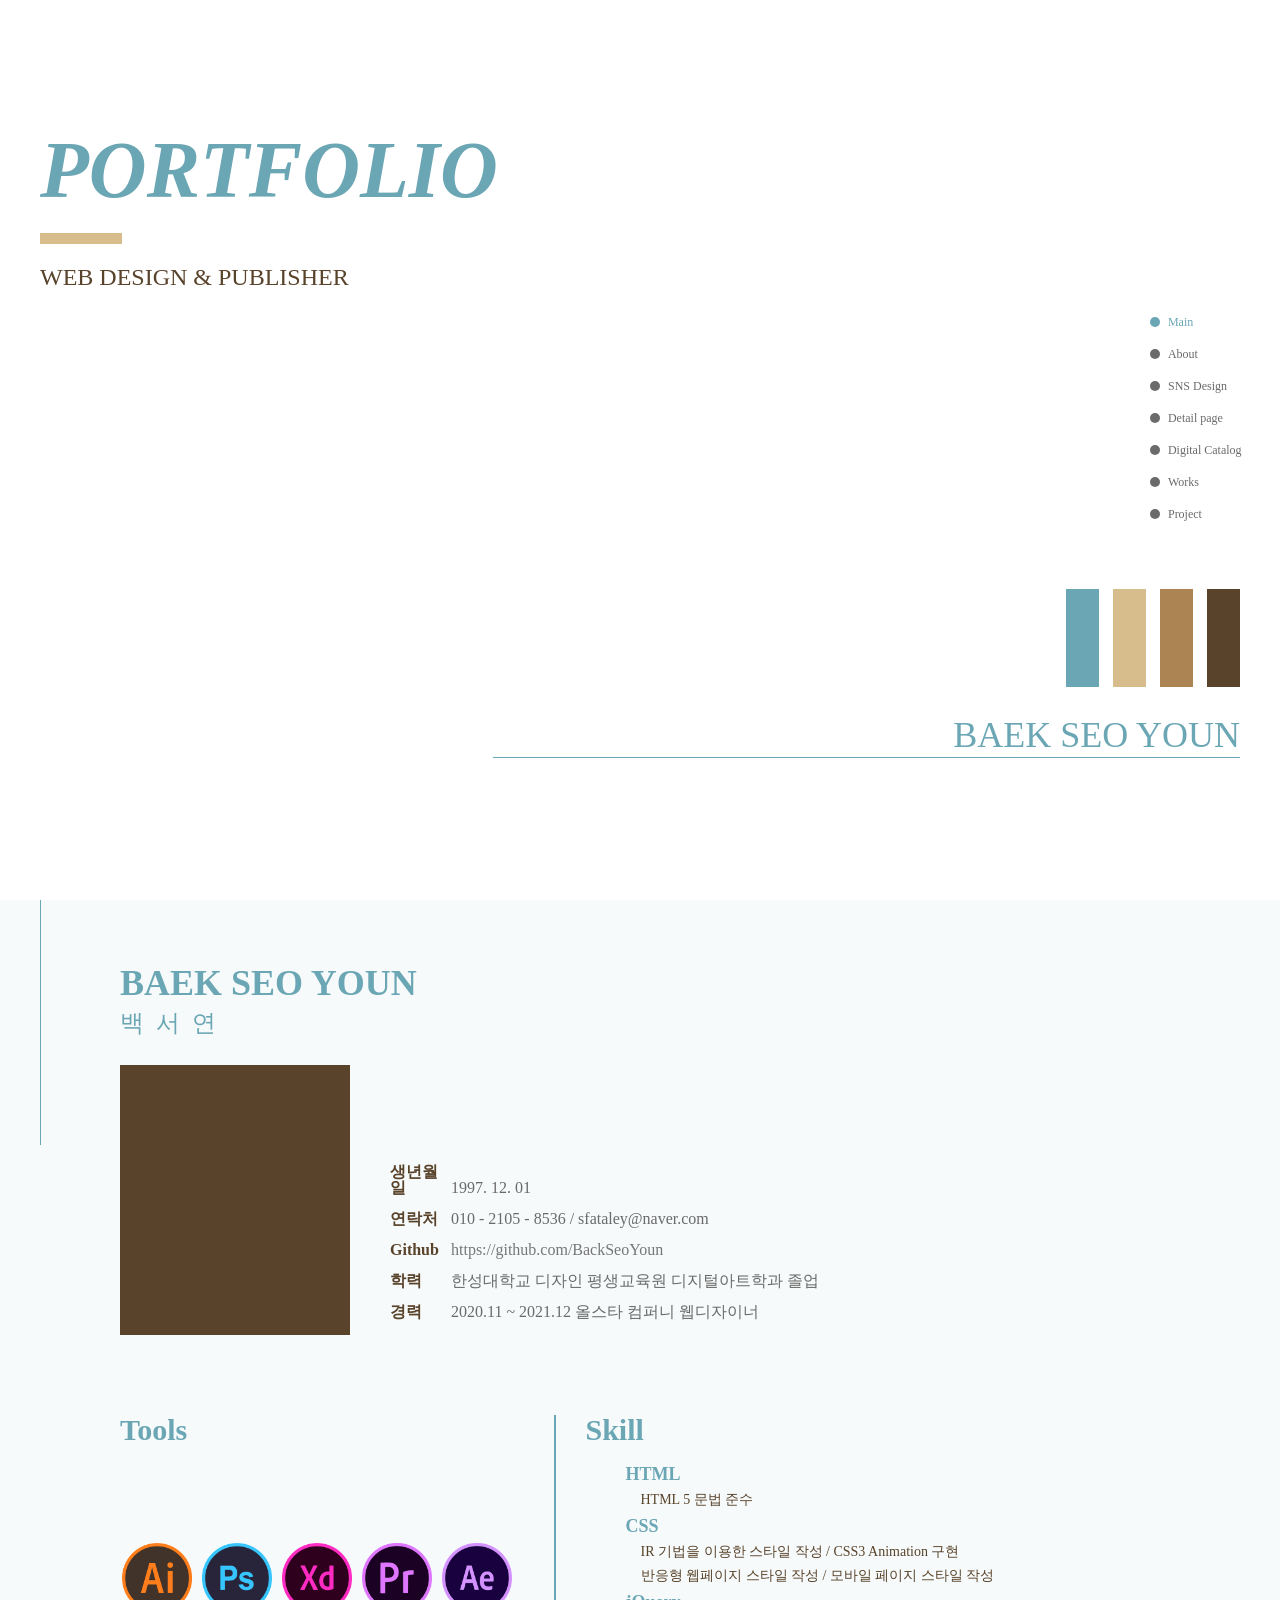
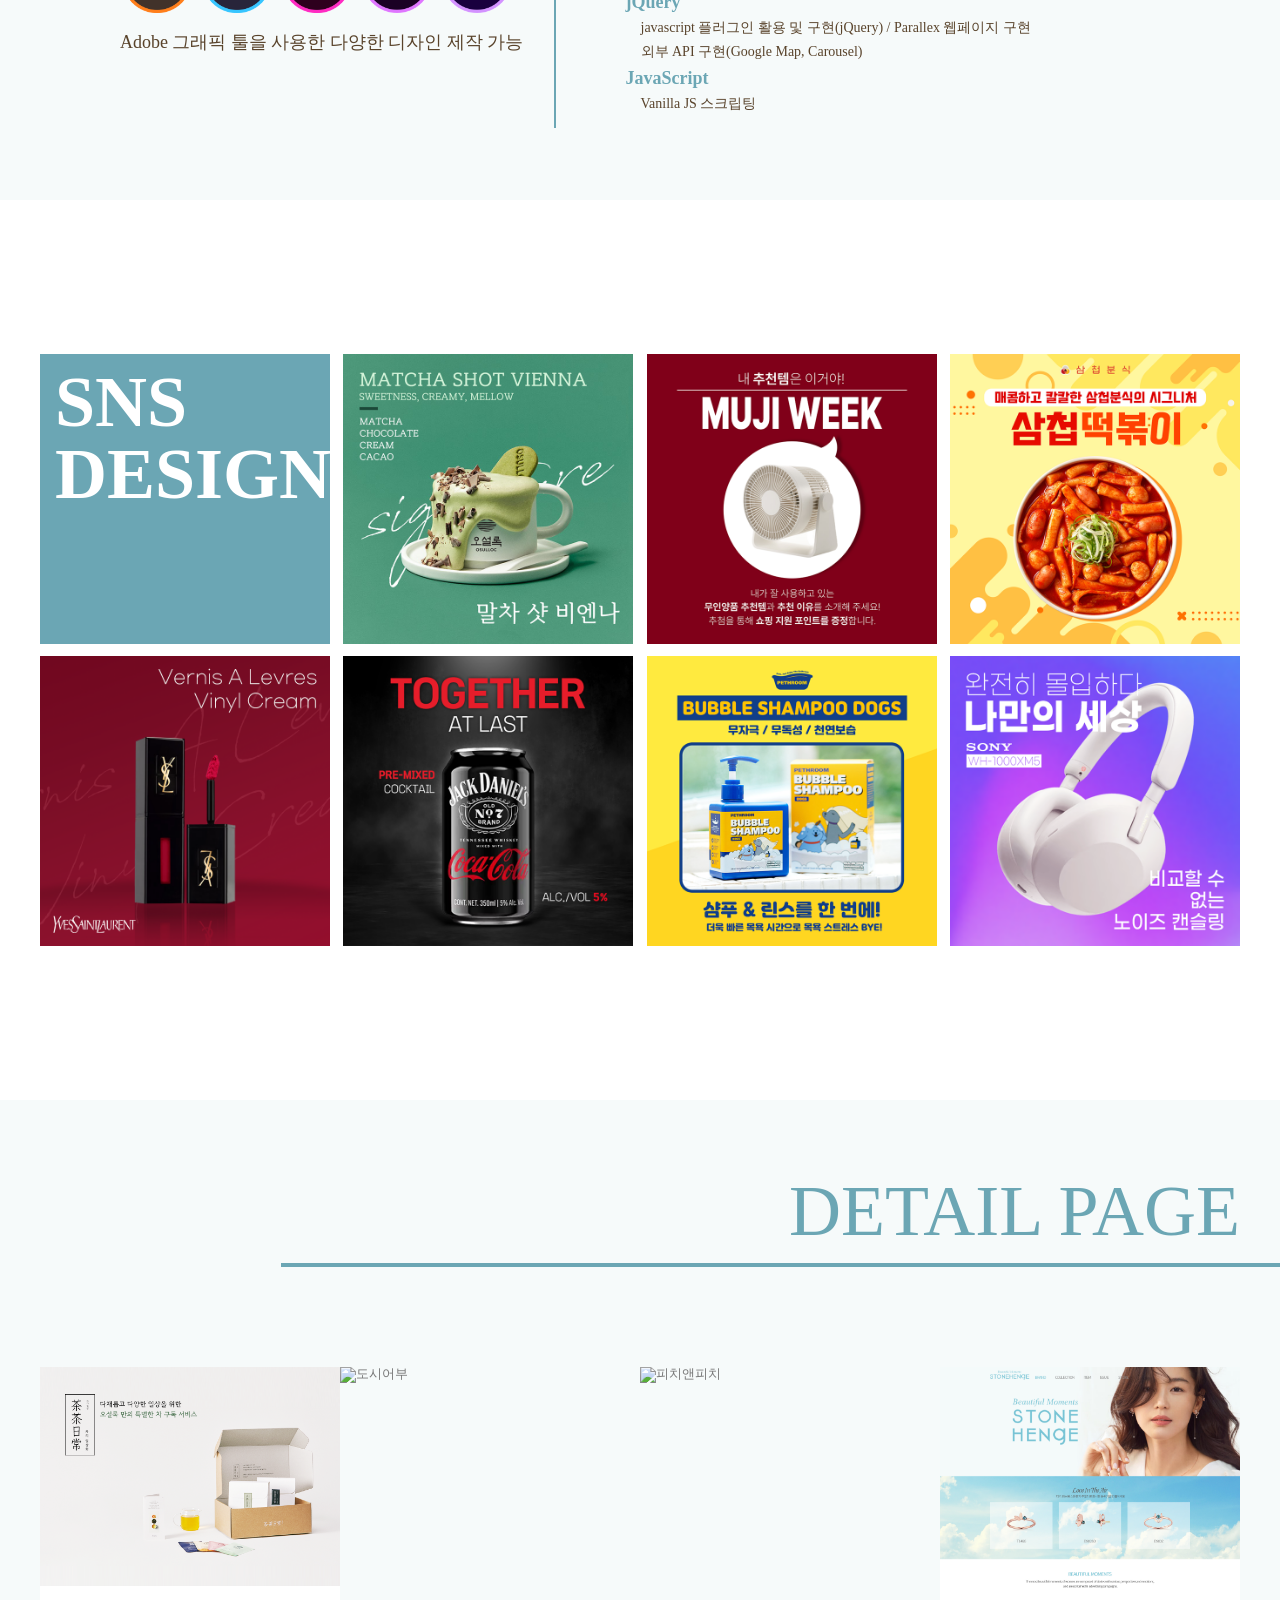
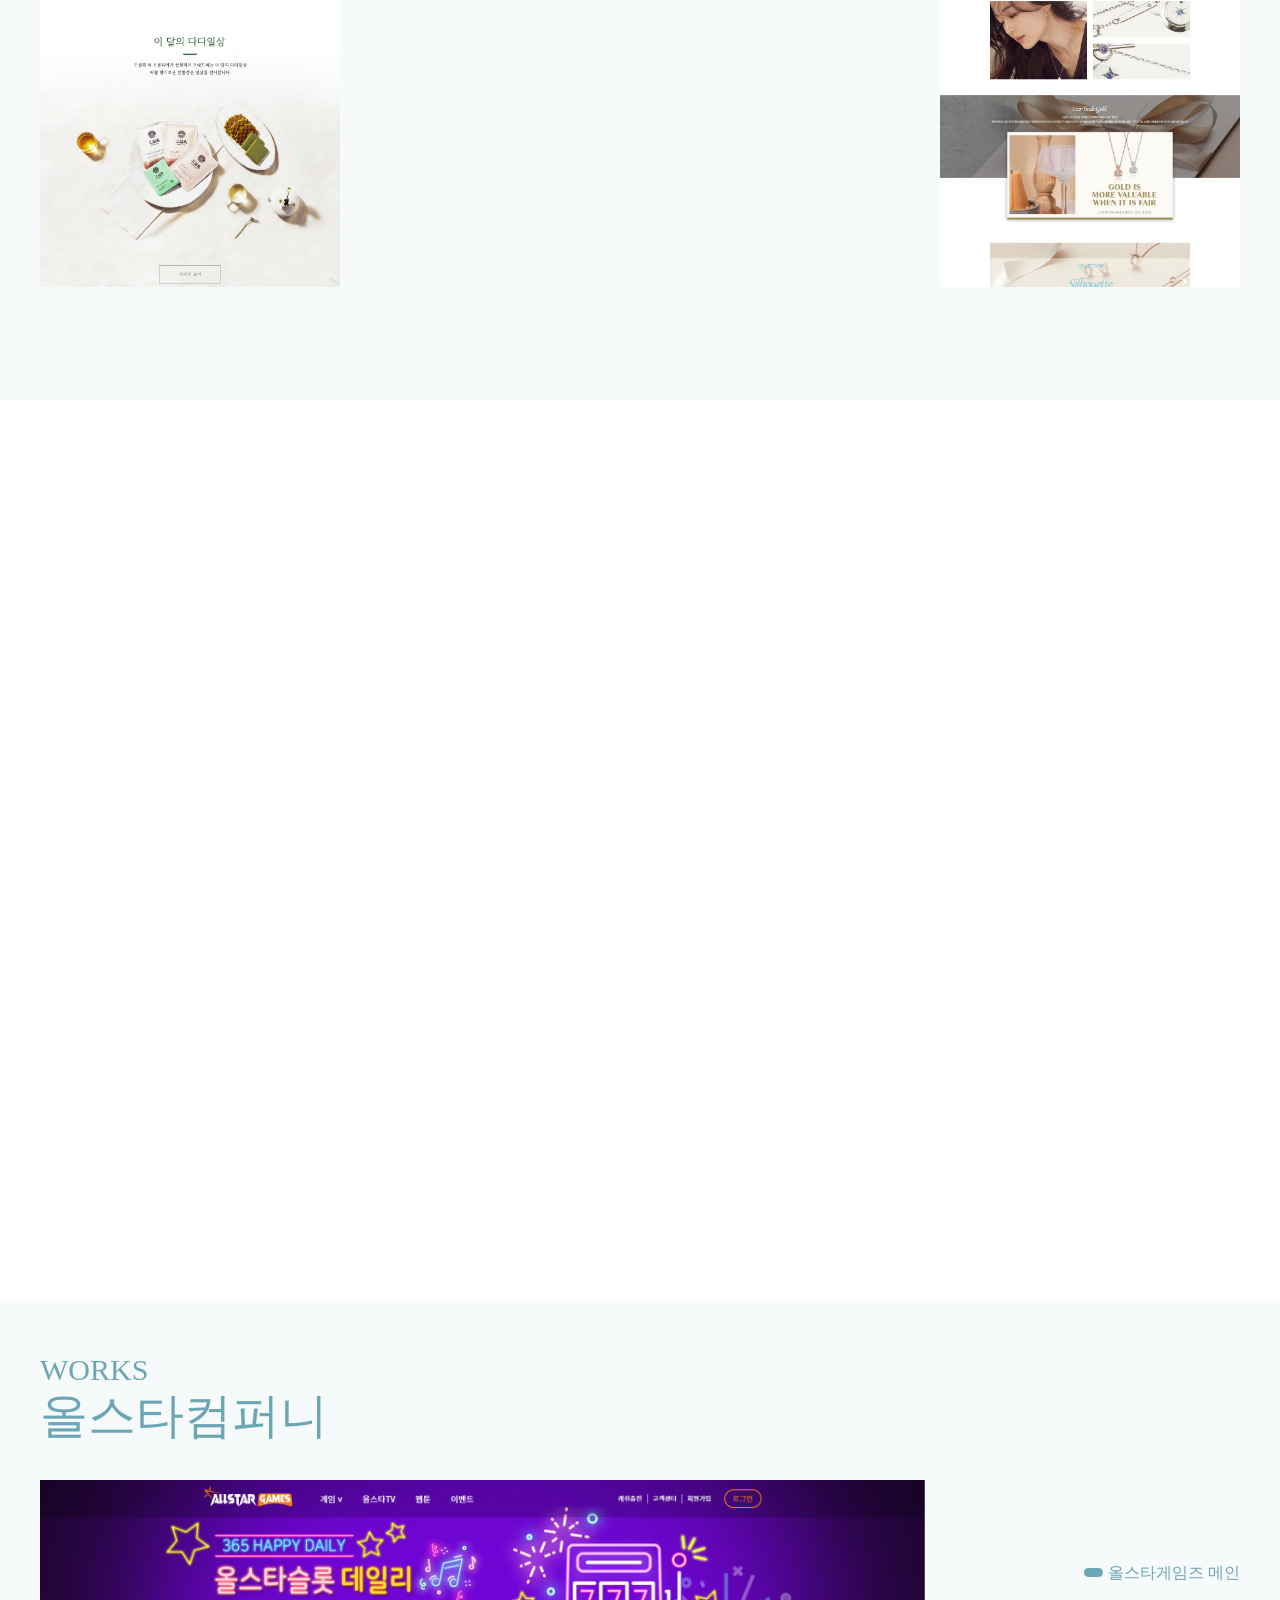
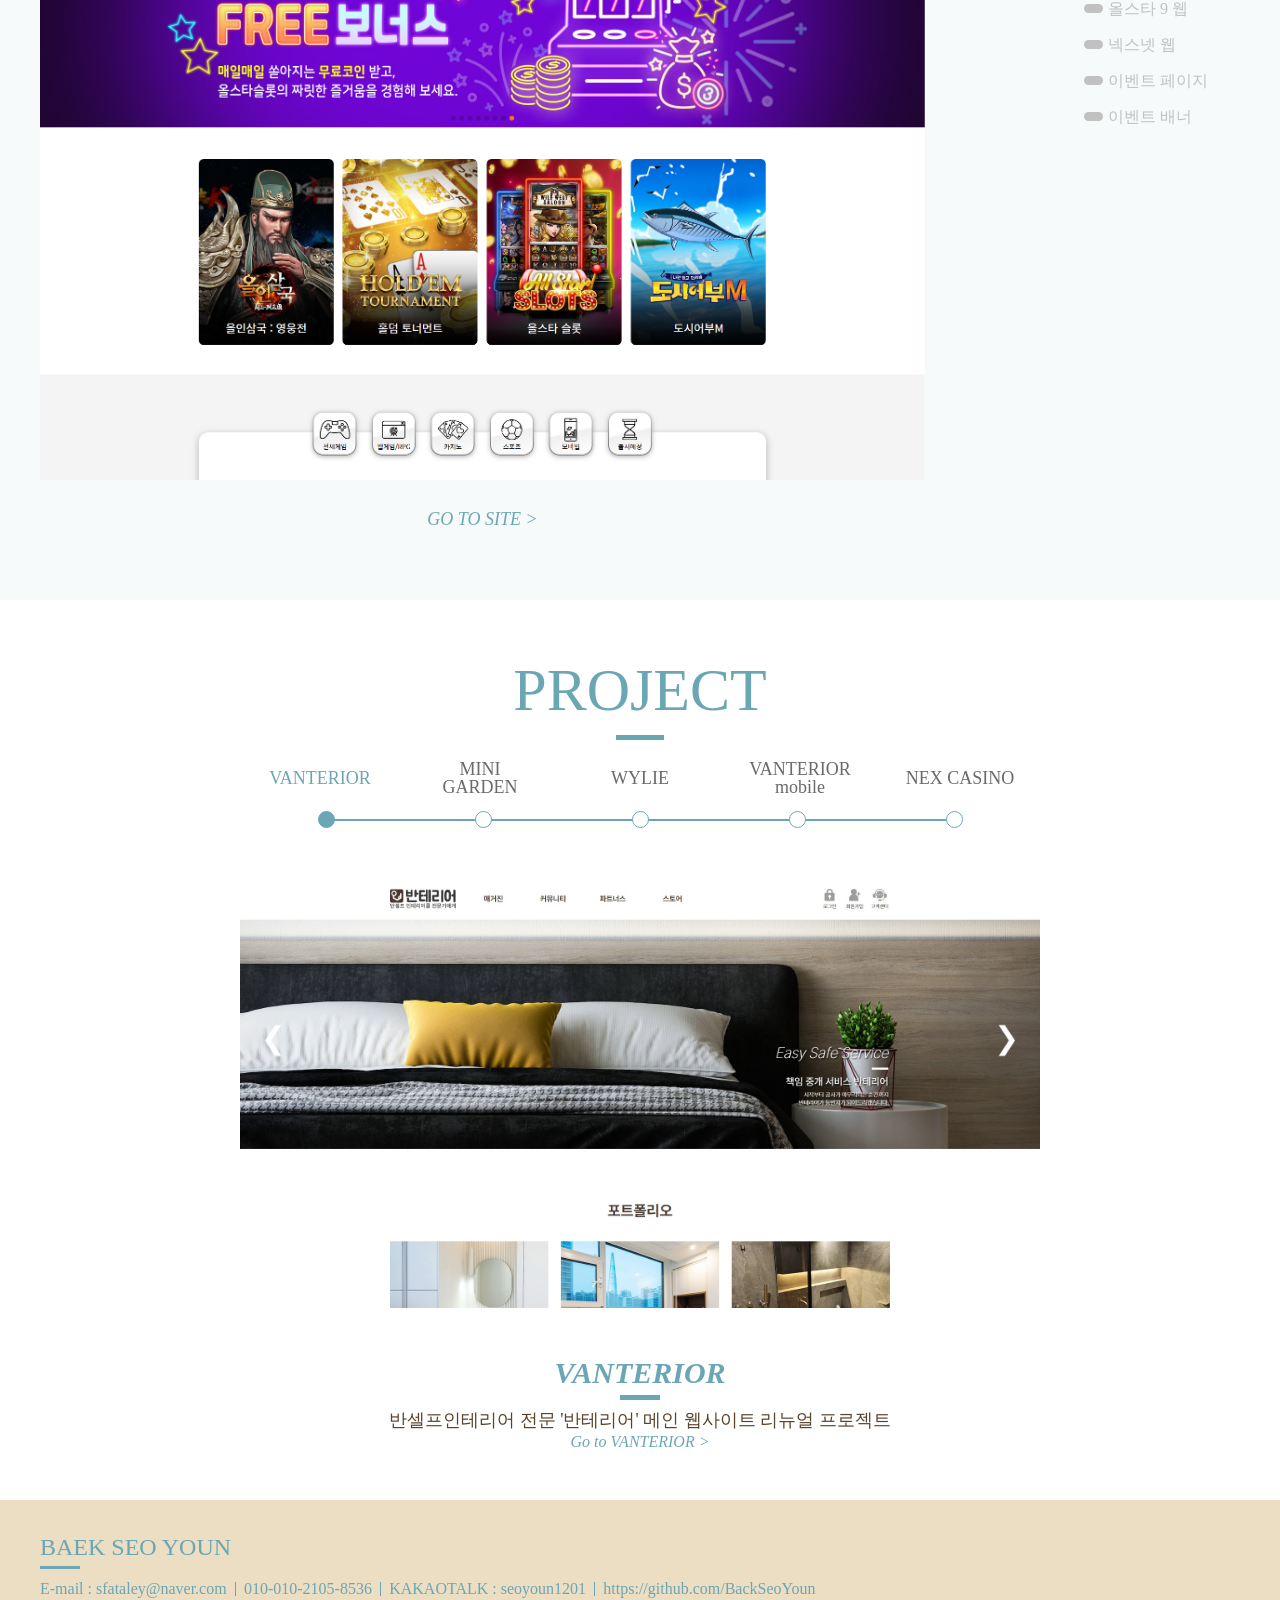
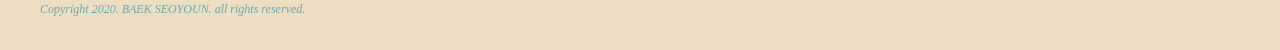
==== index.html @ 0c403a70 "포트폴리오 갱신" ====
<!DOCTYPE html>
<html lang="ko">
<head>
    <meta http-equiv="X-UA-Compatible" content="IE=edge">
    <meta name="viewport" content="width=device-width, initial-scale=1.0">
    <title>Portfolio</title>
    <link rel="stylesheet" href="https://cdn.jsdelivr.net/npm/swiper@9/swiper-bundle.min.css" />
    <link rel="stylesheet" href="css/reset.css">
    <link rel="stylesheet" href="assets/css/lightbox.min.css">
    <link rel="stylesheet" href="css/style.css">
    <script src="assets/js/code.jquery.com_jquery-3.7.0.min.js"></script>  
    <script src="assets/js/lightbox-plus-jquery.min.js"></script> 
    <script src="js/main.js"></script>
</head>
<body>
    <div class="wrap">
        <div class="fixed-nav">
            <ul>
                <li>
                    <a href="#main" id="menu00">
                        <div class="nav-btn"></div>
                        <div class="nav-title font12">Main</div>
                    </a>
                </li>
                <li>
                    <a href="#about" id="menu01">
                        <div class="nav-btn"></div>
                        <div class="nav-title font12">About</div>
                    </a>
                </li>
                <li>
                    <a href="#sns" id="menu02">
                        <div class="nav-btn"></div>
                        <div class="nav-title font12">SNS Design</div>
                    </a>
                </li>
                <li>
                    <a href="#detail" id="menu03">
                        <div class="nav-btn"></div>
                        <div class="nav-title font12">Detail page</div>
                    </a>
                </li>
                <li>
                    <a href="#catalog" id="menu04">
                        <div class="nav-btn"></div>
                        <div class="nav-title font12">Digital Catalog</div>
                    </a>
                </li>
                <li>
                    <a href="#works" id="menu05">
                        <div class="nav-btn"></div>
                        <div class="nav-title font12">Works</div>
                    </a>
                </li>
                <li>
                    <a href="#project" id="menu06">
                        <div class="nav-btn"></div>
                        <div class="nav-title font12">Project</div>
                    </a>
                </li>
            </ul>
        </div>
        <section>
            <div id="main" class="main section-container bgcolor-white">
                <div class="section-inner">
                    <div class="main-top relative">
                        <div class="main-title font700 italic color01">
                            PORTFOLIO
                        </div>
                        <div class="main-sub-title font24 color02 font100">
                            WEB DESIGN & PUBLISHER
                        </div>
                    </div>
                    <div class="main-bottom">
                        <div class="color-list flex flex-end">
                            <div class="color-box bgcolor01"></div>
                            <div class="color-box bgcolor02"></div>
                            <div class="color-box bgcolor03"></div>
                            <div class="color-box bgcolor04"></div>
                        </div>
                        <div class="main-name text-right font36 font100 color01 relative">
                            BAEK SEO YOUN
                        </div>
                    </div>
                </div>                
            </div>
            <div id="about" class="sec01 section-container bgcolor-sky">
                <div class="section-inner">
                    <div class="sec01-title-container relative">
                        <div class="sec01-title font36 color01 font600">
                            BAEK SEO YOUN
                        </div>
                        <div class="sec01-sub-title font24 color01">
                            백&nbsp;&nbsp;서&nbsp;&nbsp;연
                        </div>
                    </div>                   
                    <div class="profile flex align-end relative">
                        <div class="portrait">

                        </div>
                        <div class="profile-info">
                            <ul>
                                <li class="font16 font200 color-darkgray">
                                    <span class="inline-block color02 font600">생년월일</span>
                                    1997. 12. 01
                                </li>
                                <li class="font16 font300 color-darkgray">
                                    <span class="inline-block color02 font600">연락처</span>
                                    010 - 2105 - 8536 / sfataley@naver.com
                                </li>
                                <li class="font16 font300 color-darkgray">
                                    <span class="inline-block color02 font600">Github</span>
                                    <a href="https://github.com/BackSeoYoun" target="_blank">https://github.com/BackSeoYoun</a> 
                                </li>
                                <li class="font16 font300 color-darkgray">
                                    <span class="inline-block color02 font600">학력</span>
                                    한성대학교 디자인 평생교육원 디지털아트학과 졸업 
                                </li>
                                <li class="font16 font300 color-darkgray">
                                    <span class="inline-block color02 font600">경력</span>
                                    2020.11 ~ 2021.12 올스타 컴퍼니 웹디자이너
                                </li>
                            </ul>
                        </div>
                    </div>
                    <div class="skill-container flex align-start">
                        <div class="tools">
                            <div class="skill-title font30 font600 color01">
                                Tools
                            </div>
                            <div class="tool-container flex flex-column align-center flex-center">
                                <div class="tool-list flex align-center flex-center">
                                    <div class="tool-icon">
                                        <img src="images/adobe_01.png" alt="어도비 일러스트레이터">
                                    </div>
                                    <div class="tool-icon">
                                        <img src="images/adobe_02.png" alt="어도비 포토샵">
                                    </div>
                                    <div class="tool-icon">
                                        <img src="images/adobe_03.png" alt="어도비 XD">
                                    </div>
                                    <div class="tool-icon">
                                        <img src="images/adobe_04.png" alt="어도비 프리미어">
                                    </div>
                                    <div class="tool-icon">
                                        <img src="images/adobe_05.png" alt="어도비 애프터 이펙트">
                                    </div>   
                                </div>                                              
                                <div class="tool-desc font18 color02 font300">
                                    Adobe 그래픽 툴을 사용한 다양한 디자인 제작 가능
                                </div>                     
                            </div>
                        </div>
                        <div class="skill">
                            <div class="skill-title font30 font600 color01">
                                Skill
                            </div>
                            <div class="tool-container">
                                <div class="skill-list-container">
                                    <div class="skill-list-title color01 font18 font700">
                                        HTML
                                    </div>
                                    <div class="skill-desc font14 color02 flex align-center">
                                        <ul>
                                            <li>
                                                HTML 5 문법 준수
                                            </li>
                                        </ul>
                                    </div>
                                </div>
                                <div class="skill-list-container">
                                    <div class="skill-list-title color01 font18 font700">
                                        CSS
                                    </div>
                                    <div class="skill-desc font14 color02 flex align-center">
                                        <ul>
                                            <li>
                                                IR 기법을 이용한 스타일 작성 / CSS3 Animation 구현
                                            </li>
                                            <li>
                                                반응형 웹페이지 스타일 작성 / 모바일 페이지 스타일 작성
                                            </li>
                                        </ul>
                                    </div>
                                </div>
                                <div class="skill-list-container">
                                    <div class="skill-list-title color01 font18 font700">
                                        jQuery                               
                                    </div>
                                    <div class="skill-desc font14 color02 flex align-center">
                                        <ul>
                                            <li>
                                                javascript 플러그인 활용 및 구현(jQuery) / Parallex 웹페이지 구현
                                            </li>
                                            <li>
                                                외부 API 구현(Google Map, Carousel)
                                            </li>
                                        </ul>
                                    </div>
                                </div>
                                <div class="skill-list-container">
                                    <div class="skill-list-title color01 font18 font700">
                                        JavaScript                              
                                    </div>
                                    <div class="skill-desc font14 color02 flex align-center">
                                        <ul>
                                            <li>
                                                Vanilla JS 스크립팅
                                            </li>
                                        </ul>
                                      
                                    </div>
                                </div>
                            </div>
                        </div>
                    </div>
                </div>
            </div>
            <div id="sns" class="sec02 section-container bgcolor-white flex align-center">
                <div class="section-inner flex space-between align-center flex-wrap align-content-center">
                    <div class="sns-container relative sns-title font72 color-white font700 bgcolor01 lh1 none-animation">
                        SNS <br> DESIGN
                    </div>
                    <div class="sns-container relative sns-content01">
                        <a href="images/sns/sns01.png" data-lightbox="sns_images" data-title="오설록 말차 샷 비엔나">
                            <img src="images/sns/sns01.png" alt="오설록 말차 샷 비엔나">
                        </a>                        
                    </div>
                    <div class="sns-container relative sns-content02">
                        <a href="images/sns/sns02.png" data-lightbox="sns_images" data-title="무인양품">
                            <img src="images/sns/sns02.png" alt="무인양품">
                        </a>                         
                    </div>
                    <div class="sns-container relative sns-content03">
                        <a href="images/sns/sns03.png" data-lightbox="sns_images" data-title="삼첩떡볶이">
                            <img src="images/sns/sns03.png" alt="삼첩떡볶이">
                        </a>  
                    </div>
                    <div class="sns-container relative sns-content04">
                        <a href="images/sns/sns04.png" data-lightbox="sns_images" data-title="입생로랑">
                            <img src="images/sns/sns04.png" alt="입생로랑">
                        </a>                         
                    </div>
                    <div class="sns-container relative sns-content05">
                        <a href="images/sns/sns05.png" data-lightbox="sns_images" data-title="코카콜라 잭다니엘">
                            <img src="images/sns/sns05.png" alt="코카콜라 잭다니엘">
                        </a>                        
                    </div>
                    <div class="sns-container relative sns-content06">
                        <a href="images/sns/sns06.png" data-lightbox="sns_images" data-title="페스룸">
                            <img src="images/sns/sns06.png" alt="페스룸">
                        </a>                            
                    </div>
                    <div class="sns-container relative sns-content07">
                        <a href="images/sns/sns07.png" data-lightbox="sns_images" data-title="소니 헤드셋">
                            <img src="images/sns/sns07.png" alt="소니 헤드셋">
                        </a> 
                    </div>
                </div>
            </div>
            <div id="detail" class="sec03 section-container bgcolor-sky">
                <div class="section-inner">
                    <div class="detail-title font72 font100 color01 text-right relative">
                        DETAIL PAGE
                    </div>
                    <div class="detail-list flex align-start flex-end relative">
                        <div class="detail-img relative">
                            <a href="images/detail/detail_01.png" data-lightbox="detail_images" data-title="다다일상">
                                <img src="images/detail/detail_01.png" alt="다다일상">
                                <div class="detail-overlay flex align-center flex-center color-white font100 font18 italic text-center lh14">
                                    차 구독 서비스
                                    <br>
                                    다다일상 상세페이지
                                </div>
                            </a>         
                        </div>
                        <div class="detail-img relative">
                            <a href="images/detail/detail_02.png" data-lightbox="detail_images" data-title="도시어부">
                                <img src="images/detail/detail_02.png" alt="도시어부">
                                <div class="detail-overlay flex align-center flex-center color-white font100 font18 italic text-center lh14">
                                    모바일 게임 도시어부
                                    <br>
                                    커밍순 상세페이지
                                </div>
                            </a>        
                        </div>
                        <div class="detail-img relative">
                            <a href="images/detail/detail_03.png" data-lightbox="detail_images" data-title="피치앤피치">
                                <img src="images/detail/detail_03.png" alt="피치앤피치">
                                <div class="detail-overlay flex align-center flex-center color-white font100 font18 italic text-center lh14">
                                    타로 상담 피치앤피치
                                    <br>
                                    상세페이지
                                </div>
                            </a> 
                        </div>
                        <div class="detail-img relative">
                            <a href="images/detail/detail_04.jpg" data-lightbox="detail_images" data-title="스톤헨지">
                                <img src="images/detail/detail_04.jpg" alt="스톤헨지">
                                <div class="detail-overlay flex align-center flex-center color-white font100 font18 italic text-center lh14">
                                    스톤헨지
                                    <br>
                                    메인 페이지 디자인
                                </div>
                            </a> 
                        </div>
                    </div>
                </div>
            </div>
            <div id="catalog" class="sec04 section-container bgcolor-white">
                <div class="section-inner">
                    <div class="catalog-title font60 color01 font200 text-center">
                        DIGITAL CATALOG
                    </div>
                    <div class="catalog-list flex flex-center">
                        <div class="catalog-thumbnail catalog-thumbnail-left relative">
                            <a href="catalog/catalog01/index.html" target="_blank">
                                <div class="catalog-overlay font18 color-white flex flex-center align-center text-center lh14">
                                    반려동물 의류 브랜드 / 강아지옷 쇼핑몰
                                    <br>
                                    꼬까독 (ccoccadog)
                                </div>
                                <img src="images/catalog/catalog_thumbnail_01.png" alt="꼬까독">
                            </a>
                        </div>
                        <div class="catalog-thumbnail-right">
                            <div class="catalog-thumbnail relative">
                                <a href="catalog/catalog02/index.html" target="_blank">
                                    <div class="catalog-overlay font18 color-white flex flex-center align-center text-center lh14">
                                        감환경디자인주식회사
                                        <br>
                                        회사 소개 페이지
                                    </div>
                                    <img src="images/catalog/catalog_thumbnail_02.png" alt="감환경 회사">
                                </a>
                            </div>
                            <div class="catalog-thumbnail relative">
                                <a href="catalog/catalog03/index.html" target="_blank">
                                    <div class="catalog-overlay font18 color-white flex flex-center align-center text-center lh14">
                                        감환경디자인주식회사
                                        <br>
                                        제품 소개 페이지
                                    </div>
                                    <img src="images/catalog/catalog_thumbnail_03.png" alt="감환경 제품">
                                </a>
                            </div>
                        </div>                      
                    </div>
                </div>
            </div>
            <div id="works" class="sec05 section-container bgcolor-sky flex align-center">
                <div class="section-inner">
                    <div class="works-title color01">
                        <div class="works-sub-title font30 font100 lh18">
                            WORKS
                        </div>
                        <div class="works-main-title font48">
                            올스타컴퍼니
                        </div>
                    </div>
                    <div class="works-list-container flex align-start space-between">
                        <div class="works-view">                            
                            <div id="tab-1" class="works-content show">
                                <div class="works-content-web-img">
                                    <a href="images/allstar/web/allstargames.png" data-lightbox="allstargames-web" data-title="올스타게임즈 메인웹">
                                        <img src="images/allstar/web/allstargames.png" alt="올스타게임즈 웹">
                                    </a>                                    
                                </div>
                                <div class="web-link">
                                    <a class="font18 color01 italic" href="allstar/allstargames/index.html" target="_blank">
                                        GO TO SITE >
                                    </a>
                                </div>
                            </div>
                            <div id="tab-2" class="works-content">
                                <div class="works-content-web-img flex align-center">
                                    <a href="images/allstar/web/allstar9.png" data-lightbox="allstar9" data-title="올스타9 웹">
                                        <img src="images/allstar/web/allstar9.png" alt="올스타9 웹">
                                    </a>  
                                </div>
                                <div class="web-link">
                                    <a class="font18 color01 italic" href="allstar/allstar9/index.html" target="_blank">
                                        GO TO SITE >
                                    </a>
                                </div>
                            </div>
                            <div id="tab-3" class="works-content">
                                <div class="works-content-web-img">
                                    <a href="images/allstar/web/nexnet.png" data-lightbox="nexnet" data-title="넥스넷 웹">
                                        <img src="images/allstar/web/nexnet.png" alt="넥스넷 웹">
                                    </a>  
                                </div>
                                <div class="web-link">
                                    <a class="font18 color01 italic" href="allstar/nexnet/index.html" target="_blank">
                                        GO TO SITE >
                                    </a>
                                </div>
                            </div>
                            <div id="tab-4" class="works-content">
                                <div class="swiper eventpage">
                                    <div class="swiper-wrapper">
                                        <div class="swiper-slide">
                                            <div class="works-event-page-img">
                                                <a href="images/allstar/event/event_01_m.png" data-lightbox="allstar-event-web">
                                                    <img src="images/allstar/event/event_01_m.png" alt="이벤트 페이지01 모바일">
                                                </a>  
                                            </div>
                                            <div class="works-event-tile font16 color02">
                                                새해 맞이 이벤트 모바일 페이지
                                            </div>
                                        </div>
                                        <div class="swiper-slide">
                                            <div class="works-event-page-img">
                                                <a href="images/allstar/event/event_01_pc.png" data-lightbox="allstar-event-web">
                                                    <img src="images/allstar/event/event_01_pc.png" alt="이벤트 페이지01 PC">
                                                </a>                                                
                                            </div>
                                            <div class="works-event-tile font16 color02">
                                                새해 맞이 이벤트 PC 페이지
                                            </div>
                                        </div>
                                        <div class="swiper-slide">
                                            <div class="works-event-page-img">
                                                <a href="images/allstar/event/event_02_m.jpg" data-lightbox="allstar-event-web">
                                                    <img src="images/allstar/event/event_02_m.jpg" alt="이벤트 페이지02 모바일">
                                                </a>                                                
                                            </div>
                                            <div class="works-event-tile font16 color02">
                                               데일리 이벤트 모바일 페이지
                                            </div>
                                        </div>
                                        <div class="swiper-slide">
                                            <div class="works-event-page-img">
                                                <a href="images/allstar/event/event_02_pc.png" data-lightbox="allstar-event-web">
                                                    <img src="images/allstar/event/event_02_pc.png" alt="이벤트 페이지02 PC">
                                                </a>                                                 
                                            </div>
                                            <div class="works-event-tile font16 color02">
                                                데일리 이벤트 PC 페이지
                                            </div>
                                        </div>
                                        <div class="swiper-slide">
                                            <div class="works-event-page-img">
                                                <a href="images/allstar/event/event_03_pc.png" data-lightbox="allstar-event-web">
                                                    <img src="images/allstar/event/event_03_pc.png" alt="이벤트 페이지03 PC">
                                                </a>                                                  
                                            </div>
                                            <div class="works-event-tile font16 color02">
                                                발렌타인 추천 이벤트 PC 페이지
                                            </div>
                                        </div>
                                        <div class="swiper-slide">
                                            <div class="works-event-page-img">
                                                <a href="images/allstar/event/event_04_pc.jpg" data-lightbox="allstar-event-web">
                                                    <img src="images/allstar/event/event_04_pc.jpg" alt="이벤트 페이지04 PC">
                                                </a> 
                                            </div>
                                            <div class="works-event-tile font16 color02">
                                                봄맞이 추천 이벤트 PC 페이지
                                            </div>
                                        </div>
                                        <div class="swiper-slide">
                                            <div class="works-event-page-img">
                                                <a href="images/allstar/event/event_05_m.png" data-lightbox="allstar-event-web">
                                                    <img src="images/allstar/event/event_05_m.png" alt="이벤트 페이지04 모바일">
                                                </a> 
                                            </div>
                                            <div class="works-event-tile font16 color02">
                                                할로윈 추천 이벤트 모바일 페이지
                                            </div>
                                        </div>
                                        <div class="swiper-slide">
                                            <div class="works-event-page-img">
                                                <a href="images/allstar/event/event_05_pc.png" data-lightbox="allstar-event-web">
                                                    <img src="images/allstar/event/event_05_pc.png" alt="이벤트 페이지05 PC">
                                                </a>
                                            </div>
                                            <div class="works-event-tile font16 color02">
                                                할로윈 추천 이벤트 PC 페이지
                                            </div>
                                        </div>
                                        <div class="swiper-slide">
                                            <div class="works-event-page-img">
                                                <a href="images/allstar/event/event_06_pc.png" data-lightbox="allstar-event-web">
                                                    <img src="images/allstar/event/event_06_pc.png" alt="이벤트 페이지06 PC">
                                                </a>
                                            </div>
                                            <div class="works-event-tile font16 color02">
                                                신규가입 이벤트 PC 페이지
                                            </div>
                                        </div>
                                        <div class="swiper-slide">
                                            <div class="works-event-page-img">
                                                <a href="images/allstar/event/event_07_pc.png" data-lightbox="allstar-event-web">
                                                    <img src="images/allstar/event/event_07_pc.png" alt="이벤트 페이지07 PC">
                                                </a>
                                            </div>
                                            <div class="works-event-tile font16 color02">
                                                유튜브 이벤트 PC 페이지
                                            </div>
                                        </div>
                                        <div class="swiper-slide">
                                            <div class="works-event-page-img">
                                                <a href="images/allstar/event/event_08_pc.png" data-lightbox="allstar-event-web">
                                                    <img src="images/allstar/event/event_08_pc.png" alt="이벤트 페이지08 PC">
                                                </a>
                                            </div>
                                            <div class="works-event-tile font16 color02">
                                                카카오톡 이벤트 PC 페이지
                                            </div>
                                        </div>
                                        <div class="swiper-slide">
                                            <div class="works-event-page-img">
                                                <a href="images/allstar/event/event_09_pc.png" data-lightbox="allstar-event-web">
                                                    <img src="images/allstar/event/event_09_pc.png" alt="이벤트 페이지09 PC">
                                                </a>
                                            </div>
                                            <div class="works-event-tile font16 color02">
                                                포춘쿠키 이벤트 PC 페이지
                                            </div>
                                        </div>
                                    </div>
                                </div>
                            </div>
                            <div id="tab-5" class="works-content">
                                <div class="swiper mySwiper">
                                    <div class="swiper-wrapper">
                                        <div class="swiper-slide">
                                            <div class="banner-top">
                                                <img src="images/allstar/banner/eventpage_01.png" alt="이벤트 배너 01">
                                            </div>
                                            <div class="banner-bottom">
                                                <img src="images/allstar/banner/eventbanner_01.png" alt="이벤트 띠배너 01">
                                            </div>
                                        </div>
                                        <div class="swiper-slide">
                                            <div class="banner-top">
                                                <img src="images/allstar/banner/eventpage_02.png" alt="이벤트 배너 02">
                                            </div>
                                            <div class="banner-bottom">
                                                <img src="images/allstar/banner/eventbanner_02.png" alt="이벤트 띠배너 02">
                                            </div>
                                        </div>
                                        <div class="swiper-slide">
                                            <div class="banner-top">
                                                <img src="images/allstar/banner/eventpage_03.png" alt="이벤트 배너 03">
                                            </div>
                                            <div class="banner-bottom">
                                                <img src="images/allstar/banner/eventbanner_03.png" alt="이벤트 띠배너 03">
                                            </div>
                                        </div>
                                        <div class="swiper-slide">
                                            <div class="banner-top">
                                                <img src="images/allstar/banner/eventpage_04.png" alt="이벤트 배너 04">
                                            </div>
                                            <div class="banner-bottom">
                                                <img src="images/allstar/banner/eventbanner_04.png" alt="이벤트 띠배너 04">
                                            </div>
                                        </div>
                                        <div class="swiper-slide">
                                            <div class="banner-top">
                                                <img src="images/allstar/banner/eventpage_05.png" alt="이벤트 배너 05">
                                            </div>
                                            <div class="banner-bottom">
                                                <img src="images/allstar/banner/eventbanner_05.png" alt="이벤트 띠배너 05">
                                            </div>
                                        </div>
                                        <div class="swiper-slide">
                                            <div class="banner-top">
                                                <img src="images/allstar/banner/eventpage_06.jpg" alt="이벤트 배너 06">
                                            </div>                                            
                                        </div>
                                        <div class="swiper-slide">
                                            <div class="banner-top">
                                                <img src="images/allstar/banner/eventpage_07.jpg" alt="이벤트 배너 07">
                                            </div>
                                        
                                        </div>
                                        <div class="swiper-slide">
                                            <div class="banner-top">
                                                <img src="images/allstar/banner/eventpage_08.jpg" alt="이벤트 배너 08">
                                            </div>
                                        </div>
                                        <div class="swiper-slide">
                                            <div class="banner-top">
                                                <img src="images/allstar/banner/eventpage_09.jpg" alt="이벤트 배너 09">
                                            </div>
                                        </div>
                                        <div class="swiper-slide">
                                            <div class="banner-top">
                                                <img src="images/allstar/banner/eventpage_10.png" alt="이벤트 배너 10">
                                            </div>
                                        </div>
                                        <div class="swiper-slide">
                                            <div class="banner-bottom">
                                                <img src="images/allstar/banner/eventbanner_06.png" alt="이벤트 띠배너 06">
                                            </div>
                                            <div class="banner-bottom">
                                                <img src="images/allstar/banner/eventbanner_07.png" alt="이벤트 띠배너 07">
                                            </div>
                                            <div class="banner-bottom">
                                                <img src="images/allstar/banner/eventbanner_08.jpg" alt="이벤트 띠배너 08">
                                            </div>
                                            <div class="banner-bottom">
                                                <img src="images/allstar/banner/eventbanner_09.jpg" alt="이벤트 띠배너 09">
                                            </div>
                                        </div>
                                    </div>
                                  </div>
                            </div>
                        </div>
                        <div class="works-menu-container">
                            <div class="works-menu flex align-center show" data-tab="tab-1">
                                <span class="works-menu-btn"></span>
                                <div class="works-menu-title">
                                    올스타게임즈 메인
                                </div>
                            </div>
                            <div class="works-menu flex align-center" data-tab="tab-2">
                                <span class="works-menu-btn"></span>
                                <div class="works-menu-title">
                                    올스타 9 웹
                                </div>
                            </div>
                            <div class="works-menu flex align-center" data-tab="tab-3">
                                <span class="works-menu-btn"></span>
                                <div class="works-menu-title">
                                    넥스넷 웹
                                </div>
                            </div>
                            <div class="works-menu flex align-center" data-tab="tab-4">
                                <span class="works-menu-btn"></span>
                                <div class="works-menu-title">
                                    이벤트 페이지
                                </div>
                            </div>
                            <div class="works-menu flex align-center" data-tab="tab-5">
                                <span class="works-menu-btn"></span>
                                <div class="works-menu-title">
                                    이벤트 배너
                                </div>
                            </div>
                        </div>
                    </div>
                </div>
            </div>
            <div id="project" class="sec06 section-container bgcolor-white">
                <div class="section-inner">
                    <div class="project-title font60 color01 font100 relative text-center">
                        PROJECT
                    </div>
                    <div class="project-nav">
                        <ul class="project-nav-title-container flex align-center flex-center">
                            <li class="project-nav-title project-1 font18 color-darkgray font300 text-center show">
                                VANTERIOR 
                            </li>
                            <li class="project-nav-title font18 project-2 color-darkgray font300 text-center">
                                MINI GARDEN
                            </li>
                            <li class="project-nav-title project-3 font18 color-darkgray font300 text-center">
                                WYLIE
                            </li>
                            <li class="project-nav-title project-4 font18 color-darkgray font300 text-center">
                                VANTERIOR<br>mobile
                            </li>
                            <li class="project-nav-title project-5 font18 color-darkgray font300 text-center">
                                NEX CASINO
                            </li>
                        </ul>
                        <ul class="project-nav-controller-container flex align-center flex-center relative">
                            <li class="project-nav-controller bgcolor-white relative show" data-tab="project-1">
                                VANTERIOR 
                            </li>
                            <li class="project-nav-controller bgcolor-white relative" data-tab="project-2">
                                MINI GARDEN
                            </li>
                            <li class="project-nav-controller bgcolor-white relative" data-tab="project-3">
                                WYLIE
                            </li>
                            <li class="project-nav-controller bgcolor-white relative" data-tab="project-4">
                                VANTERIOR mobile
                            </li>
                            <li class="project-nav-controller bgcolor-white relative" data-tab="project-5">
                                NEX CASINO
                            </li>
                        </ul>
                    </div>
                    <div class="project-view-container">
                        <div class="project-view show project-1">
                            <div class="project-img">
                                <a href="images/project/project01.png" data-lightbox="vanterior-web" data-title="반테리어 웹">
                                    <img src="images/project/project01.png" alt="반테리어">
                                </a>
                            </div>
                            <div class="project-desc-container text-center">
                                <div class="project-desc-title font30 font900 italic color01 relative">
                                    VANTERIOR
                                </div>
                                <div class="project-desc font18 font300 color02">
                                    반셀프인테리어 전문 '반테리어' 메인 웹사이트 리뉴얼 프로젝트
                                </div>
                                <div class="project-link">
                                    <a href="vanterior/index.html" target="_blank" class="font16 color01 font300 italic">
                                        Go to VANTERIOR >
                                    </a>                           
                                </div>
                            </div>
                        </div>   
                        <div class="project-view project-2">
                            <div class="project-img">
                                <a href="images/project/project02.png" data-lightbox="minigarden" data-title="미니가든 웹">
                                    <img src="images/project/project02.png" alt="미니가든">
                                </a>
                            </div>
                            <div class="project-desc-container text-center">
                                <div class="project-desc-title font30 font900 italic color01 relative">
                                    MINI GARDEN
                                </div>
                                <div class="project-desc font18 font300 color02">
                                    마리모 전문 인터넷 샵 '미니가든' 메인 웹사이트 리뉴얼 프로젝트
                                </div>
                                <div class="project-link">
                                     <a href="minigarden/index.html" target="_blank" class="font16 color01 font300 italic">
                                        Go to MINI GARDEN >
                                    </a>                          
                                </div>
                            </div>
                        </div>      
                        <div class="project-view project-3">
                            <div class="project-img">
                                <a href="images/project/project03.png" data-lightbox="wylie" data-title="와일리 웹">
                                    <img src="images/project/project03.png" alt="와일리">
                                </a>
                            </div>
                            <div class="project-desc-container text-center">
                                <div class="project-desc-title font30 font900 italic color01 relative">
                                     WYLIE
                                </div>
                                <div class="project-desc font18 font300 color02">
                                    디지털 통합 마케팅 서비스 'Wylie' 반응형 웹사이트 리뉴얼 프로젝트
                                </div>
                                <div class="project-link">
                                    <a href="wylie/index.html" target="_blank" class="font16 color01 font300 italic">
                                        Go to WYLIE >
                                    </a>                          
                                </div>
                            </div>
                        </div>   
                        <div class="project-view project-4">
                            <div class="project-img">
                                <a href="images/project/project04.png" data-lightbox="vanterior-mo" data-title="반테리어 모바일 웹">
                                    <img src="images/project/project04.png" alt="반테리어 모바일">
                                </a>
                            </div>
                            <div class="project-desc-container text-center">
                                <div class="project-desc-title font30 font900 italic color01 relative">
                                    VANTERIOR mobile
                                </div>
                                <div class="project-desc font18 font300 color02">
                                    반셀프인테리어 전문 '반테리어' 메인 웹사이트 리뉴얼 프로젝트 :: 모바일
                                </div>
                                <div class="project-link">
                                    <a href="javascript:void(0);" class="font16 color01 font300 italic" target="_blank" onclick="window.open('vanteriormo/index.html','_blank','width=430,height=700,location=no,status=no,scrollbars=yes')">
                                        Go to VANTERIOR : mobile >
                                    </a>                           
                                </div>
                            </div>
                        </div>   
                        <div class="project-view project-5">
                            <div class="project-img">
                                <a href="images/project/project05.png" data-lightbox="nexcasino" data-title="넥스카지노 웹">
                                    <img src="images/project/project05.png" alt="넥스 카지노">
                                </a>
                            </div>
                            <div class="project-desc-container text-center">
                                <div class="project-desc-title font30 font900 italic color01 relative">
                                    NEX CASINO
                                </div>
                                <div class="project-desc font18 font300 color02">
                                    온라인 카지노 넥스 카지노 반응형 웹사이트 디자인
                                </div>
                                <div class="project-link">
                                    <a href="nexcasino/main.html" target="_blank" class="font16 color01 font300 italic">
                                        Go to NEX CASINO >
                                    </a>                           
                                </div>
                            </div>
                        </div>   
                    </div>             
                </div>
            </div>
        </section>
        <footer class="bgcolor-beige">
            <div class="footer-inner">
                <div class="footer-name font24 color01 font400 relative">
                    BAEK SEO YOUN
                </div>
                <div class="footer-desc lh12">
                    <ul>
                        <li class="font16 color01 font100 inline-block relative">
                            E-mail : sfataley@naver.com 
                        </li>
                        <li class="font16 color01 font100 inline-block relative">
                            010-010-2105-8536
                        </li>
                        <li class="font16 color01 font100 inline-block relative">
                            KAKAOTALK : seoyoun1201
                        </li>
                        <li class="font16 color01 font100 inline-block relative">
                            https://github.com/BackSeoYoun
                        </li>
                    </ul>
                </div>
                <div class="footer-copyright font12 color01 font300 italic">
                    Copyright 2020. BAEK SEOYOUN. all rights reserved.
                </div>
            </div>
        </footer>
    </div>
    <!-- Swiper JS -->
    <script src="https://cdn.jsdelivr.net/npm/swiper@9/swiper-bundle.min.js"></script>

    <script>
    var swiper = new Swiper(".eventpage", {
      slidesPerView: 3,
      spaceBetween: 30,
      loop: true,
      autoplay: {
        delay: 1500,
        disableOnInteraction: false,
      },
      pagination: {
        el: ".swiper-pagination",
        clickable: true,
      },
    });

    var swiper = new Swiper(".mySwiper", {
        loop: true,
        autoplay: {
        delay: 1500,
        disableOnInteraction: false,
      },
    });
    </script>
</body>
</script>
</html>
---- css/style.css ----
html {
    scroll-behavior: smooth;
}

/* FONT */

@import url('https://cdn.jsdelivr.net/gh/orioncactus/pretendard/dist/web/static/pretendard.css');
body { font-family: 'Pretendard'; }
/* font weight : 100~ 900 */

/* FONT END */


/* UTILITY */

/* TEXT CSS */
    /* FONT SIZE */
    .font10 { font-size: 10px; }
    .font11 { font-size: 11px; }
    .font12 { font-size: 12px; }
    .font14 { font-size: 14px; }
    .font16 { font-size: 16px; }
    .font18 { font-size: 18px; }
    .font24 { font-size: 24px; }
    .font30 { font-size: 30px; }
    .font36 { font-size: 36px; }
    .font48 { font-size: 48px; }
    .font60 { font-size: 60px; }
    .font72 { font-size: 72px; }

    /* FONT COLOR */
    .color-black { color: #000; }
    .color-white { color: #fff; }
    .color-gray { color: #c1c1c1; }
    .color-darkgray { color: #6a6a6a; }
    .color01 { color: #6ba6b4; }
    .color02 { color: #59432b; }
    .color03 { color: #ac8453; }
    .color04 { color: #d7bd8c; }

    /* FONT STYLE */
    .italic { font-style: italic; }

    /* FONT WEIGHT */
    .font100 { font-weight: 100;}
    .font200 { font-weight: 200;}
    .font300 { font-weight: 300;}
    .font400 { font-weight: 400;}
    .font500 { font-weight: 500;}
    .font600 { font-weight: 600;}
    .font700 { font-weight: 700;}
    .font800 { font-weight: 800;}
    .font900 { font-weight: 900;}

    /* TEXT ALIGN */
    .text-center { text-align: center; }
    .text-left { text-align: left; }
    .text-right { text-align: right; }
    .text-justify {text-align: justify; }
    
    /* LINE HEIGHT */
    .lh1 { line-height: 1; }
    .lh12 { line-height: 1.2; }
    .lh14 { line-height: 1.4; }
    .lh16 { line-height: 1.6; }
    .lh18 { line-height: 1.8; }
/* TEXT CSS END */

/* DISPLAY */
    .block { display: block; }
    .flex { display: flex; }
    .inline { display: inline; }
    .inline-block { display: inline-block; }
/* DISPLAY END */

/* FLEX */
    .space-between { justify-content: space-between;}
    .flex-center { justify-content: center; }
    .flex-end { justify-content: flex-end; }
    .align-start { align-items: flex-start; }
    .align-center { align-items: center; }
    .align-end { align-items: end; }
    .flex-wrap { flex-wrap: wrap; }
    .flex-nowrap { flex-wrap: nowrap; }
    .flex-column { flex-direction: column; }
    .align-content-center { align-content: center;}
    .align-content-between { align-content: space-between;}
    .align-content-around { align-content: space-around;}
/* FLEX END */

/* POSITION */
    .relative { position: relative; }
    .absolute { position: absolute; }
    .fixed { position: fixed; }
/* POSITION END */

/* BGCOLOR */
    .bgcolor01 { background-color: #6ba6b4; }
    .bgcolor02 { background-color: #d7bd8c; }
    .bgcolor03 { background-color: #ac8453; }
    .bgcolor04 { background-color: #59432b; }
    .bgcolor-white { background-color: #fff; }
    .bgcolor-gray { background-color: #c1c1c1; }
    .bgcolor-sky { background-color: #f6fafa; }
    .bgcolor-beige { background-color: #ecdec3; }
/* BGCOLOR END */

/* UTILITY END */
   
/* GOLOBAL CSS */
section {
width: 100%;
}
.section-container {
width: 100%;
height: 100vh;
}
.section-inner {
margin: 0 auto;
width: 1200px;
}
/* GOLOBAL CSS END */

.wrap {
    position: relative;
    scroll-behavior:smooth;
}

/* SECTION */

/* FIXED NAV */
    .fixed-nav {
        position: fixed;
        margin-top: -154px;
        top: 50%;
        right: 3%;
        animation-name: nav;
        animation-duration: 2s;
        z-index: 100;
    }
    .fixed-nav li a {        
        margin: 20px 0;
        display: flex;
        align-items: center;
    }
    .nav-btn {
        width: 10px;
        height: 10px;
        background-color: #6a6a6a;
        border-radius: 100px;
    }
    .nav-title {
        margin-left: 8px;
        color: #6a6a6a;
    }
    .fixed-nav li a.on .nav-btn {
        background-color: #6ba6b4;
    }
    .fixed-nav li a.on .nav-title {
        color: #6ba6b4;
    }
    @keyframes nav {
        0% {
            opacity: 0;
            margin-top: -130px;
        }
        100% {
            opacity: 1;
            margin-top: -154px;
        }
    }
/* FIXED NAV END */

/* MAIN */
    .main-top {
        padding-top: 130px;
        animation-name: maintop;
        animation-duration: 0.8s;
        animation-timing-function: ease-in-out;
    }
    .main-top::after {
        position: absolute;
        display: block;
        content: '';
        width: 82px;
        height: 11px;
        bottom: 45px;
        background-color: #d7bd8c;
    }
    .main-title {
        font-size: 80px;
    }
    .main-sub-title {
        margin-top: 55px;
    }
    .main-bottom {
        margin-top: 300px;
        animation-name: mainbottom;
        animation-duration: 0.8s;
        animation-timing-function: ease-in-out;
    }
    .color-box {
        margin-left: 14px;
        width: 33px;
        height: 98px;
    }
    .main-name {
        margin-top: 30px;
    }
    .main-name::after {
        position: absolute;
        display: block;
        content: '';
        width: 747px;
        height: 1px;
        bottom: -5px;
        background-color: #6ba6b4;
        right: 0;
    }

    /* MAIN ANIMATION */
    @keyframes maintop { 
        0% {
            opacity: 0;
            left: -20px;
        }
        100% {
            opacity: 1;
            left: 0px;
        }
    }
    @keyframes mainbottom { 
        0% {
            opacity: 0;
            margin-right: -20px;
        }
        100% {
            opacity: 1;
            margin-right: 0px;
        }
    }
/* MAIN END */

/* SEC01 */ 
    .sec01 .section-inner {
        padding: 0 80px;
        box-sizing: border-box;
    }
    .sec01-title-container {
        padding-top: 45px;
        opacity: 0;
        transition: all 0.5s;
    }
    .sec01-title-container::before {
        position: absolute;
        display: block;
        content: '';
        width: 1px;
        height: 245px;
        left: -80px;
        top: 0;
        background-color: #6ba6b4;
    }
    .sec01-sub-title {
        margin-top: 10px;
    }
    .profile {
        margin-top: 30px;        
    }
    .portrait {
        margin-left: -30px;
        width: 230px;
        height: 270px;
        background-color: #59432b;        
        opacity: 0;
        transition: all 1s;
        transition-delay: 0.5s;
    }
    .profile-info {
        margin-left: 100px;
        opacity: 0;
        transition: all 1s;
        transition-delay: 0.5s;
    }
    .profile-info li {
        margin: 15px 0;
    }
    .profile-info li span {
        width: 57px;
    }
    .skill-container {
        margin-top: 80px;
    }
    .tool-container {
        margin-top: 20px;
        height: 263px;
    }
    .tool-icon {
        margin-right: 10px;
        width: 70px;
        height: 70px;
    }
    .tool-desc {
        margin-top: 20px;
    }
    .tools {
        opacity: 0;
        margin-top: 20px;
        transition: all 1s;
        transition-delay: 1s;
    }
    .skill {
        margin-left: 30px;
        padding-left: 30px;
        border-left: 2px solid #6ba6b4; 
        opacity: 0;
        margin-top: 20px;
        transition: all 1s;
        transition-delay: 1.2s;
    }
    .skill-list-container {
        margin-left: 40px;
    }
    .skill-desc {
        margin-left: 15px;
        box-sizing: border-box;
    }
    .skill-desc li {
        margin: 10px 0;
    }

    /* SEC01 ANIMATION */
    .sec01.active .sec01-title-container {
        padding-top: 65px;
        opacity: 1;
    }
    .sec01.active .portrait {
        margin-left: 0px;
        opacity: 1;
    }
    .sec01.active .profile-info {
        margin-left: 40px;        
        opacity: 1;
    }
    .sec01.active .tools,
    .sec01.active .skill {
        opacity: 1;
        margin-top: 0;
    }
/* SEC01 END */
/* SEC02 */
    .sns-container {
        margin: 6px 0;
        transform: translateY(30px);
        width: 290px;
        height: 290px;
        overflow: hidden;
        opacity: 0;
        transition: all 1s;
    }
    .sns-container img {
        transition: all 0.3s;
    }
    .sns-container:hover img {
        transform: scale(1.05);
        border-radius: 20px;
        box-shadow: 0 10px 15px rgb(0, 0, 0, 0.5);
    }
    .none-animation:hover {
        transition: none;
        transform: none;
        border-radius: 0;
        box-shadow: none;
    }
    .sns-title {
        padding-top: 12px;
        padding-left: 15px;
        box-sizing: border-box;
        transition-delay: 0.3s;
    }    
    .sns-content01 {
        transition-delay: 0.4s;
    }
    .sns-content02 {
        transition-delay: 0.5s;
    }
    .sns-content03 {
        transition-delay: 0.6s;
    }
    .sns-content04 {
        transition-delay: 0.7s;
    }
    .sns-content05 {
        transition-delay: 0.8s;
    }
    .sns-content06 {
        transition-delay: 0.9s;
    }
    .sns-content07 {
        transition-delay: 1s;
    }

    /* SEC02 ANIMATION */
    .sec02.active .sns-container {
        transform: translateY(0);
        opacity: 1;
    }
/* SEC02 END */
/* SEC03 */
    .sec03 .section-inner {
        padding-top: 75px;
    }
    .detail-title {
        opacity: 0;
        transform: translateX(30px);
        transition: all 1s;
    }
    .detail-title::before {
        position: absolute;
        display: block;
        content: '';
        width: 1057px;
        height: 4px;
        background-color: #6ba6b4;
        bottom: -20px;
        right: -98px;    
    }
    .detail-list {
        margin-top: 120px;
        margin-left: -30px;
        width: 1200px;
        height: 520px;
        overflow: hidden;        
        opacity: 0;
        transition: all 1s;
        transition-delay: 0.5s;
    }
    .detail-img {
        width: 300px;
        overflow: hidden;
        transition: all 0.3s;
    }
    .detail-img:hover {
        width: 500px;
    }
    .detail-overlay {
        opacity: 0;
        position: absolute;
        width: 100%;
        height: 520px;
        top: 0;
        left: 0;
        background-color: rgb(0, 0, 0, 0.7);
        transition: all 0.3s;
    }
    .detail-img:hover .detail-overlay {
        opacity: 1;
    }
    /* SEC03 ANIMATION */
    .sec03.active .detail-title {
        opacity: 1;
        transform: translateX(0);
    }
    .sec03.active .detail-list {
        margin-left: 0px;
        opacity: 1;
    }
    
/* SEC03 END */
/* SEC04 */
    .catalog-title {
        padding-top: 125px;
        margin-bottom: 90px;
        transform: translateY(-30px);
        opacity: 0;
        transition: all 1s ease-in-out;
    }
    .catalog-thumbnail {
        margin: 0 24px;
        margin-bottom: 20px;
        width: 500px;
        overflow: hidden;
    }
    .catalog-thumbnail img {        
        transition: all 0.3s;
    }
    .catalog-overlay {
        position: absolute;
        width: 100%;
        height: 100%;
        background-color: rgb(0, 0, 0, 0.5);
        top: 0;
        left: 0;
        z-index: 3;
        transform: translateY(100%);
        transition: all 0.3s;
    }
    .catalog-thumbnail:hover img {
        transform: scale(1.2);
    }
    .catalog-thumbnail:hover .catalog-overlay {
        transform: translateY(0);
    }
    .catalog-thumbnail-left {
        transform: translateX(-50px);
    }
    .catalog-thumbnail-right {
        transform: translateX(50px);
    }
    .catalog-thumbnail-left,
    .catalog-thumbnail-right {
        opacity: 0;
        transition: all 1s ease-in-out;
        transition-delay: 0.5s;
    }
    /* SEC04 ANIMATION */
    .sec04.active .catalog-title {
        transform: translateY(0);
        opacity: 1;
    }
    .sec04.active .catalog-thumbnail-left,
    .sec04.active .catalog-thumbnail-right {
        transform: translateX(0);
        opacity: 1;
    }
/* SEC04 END */
/* SEC05 */
    .works-title {
        margin-top: -30px;
        transform: translateY(-30px);
        opacity: 0;
        transition: all 1s ease-in-out;
    }
    .works-main-title {
        margin-top: -5px;
    }
    .works-list-container {
        margin-top: 40px;
    }
    .works-content {
        display: none;
    }
    .works-content.show {
        display: block;
    }
    .works-view {
        width: 885px;
        height: 648px;
        text-align: center;
        overflow: hidden;
        transform: translateY(30px);
        opacity: 0;
        transition: all 1s ease-in-out;
        transition-delay: 0.5s;
    }
    .works-content-web-img {
        width: 885px;
        height: 600px;
        overflow: hidden;
    }
    .works-content-web-img img {
        width: 885px;
        object-fit: cover;
    }
    .swiper {
        width: 100%;
        height: 100%;
    }  
    .swiper-slide {
        text-align: center;
    }
    .works-event-page-img {
        width: 100%;
        height: 550px;
        overflow: hidden;
    }
    .works-event-page-img img {
        transition: all 0.3s;
    }
    .works-event-page-img img:hover {
        transform: scale(1.05);
    }
    .works-event-tile {
        margin-top: 20px;
    }
    .banner-bottom {
        margin: 20px 0;
    }
    .web-link {
        margin-top: 30px;
    }
    .works-menu-container {
        margin-top: 65px;
        transform: translateX(30px);
        opacity: 0;
        transition: all 1s ease-in-out;
        transition-delay: 0.5s;
    }
    .works-menu {
        margin: 20px 0;
    }
    .works-menu-btn {
        display: block;
        width: 19px;
        height: 9px;
        background-color: #c1c1c1;
        border-radius: 100px;
        transition: all 0.3s;
    }
    .works-menu.show .works-menu-btn {
        background-color: #6ba6b4;
    }
    .works-menu-title {
        margin-left: 5px;
        font-size: 16px;
        font-weight: 300;
        color: #c1c1c1;
        transition: all 0.3s;
    }
    .works-menu.show .works-menu-title {
        color: #6ba6b4;
        font-weight: 400;
    }

    /* SEC05 ANIMATION */
    .sec05.active .works-title {
        transform: translateY(0);
        opacity: 1;
    }
    .sec05.active .works-view {
        transform: translateY(0px);
        opacity: 1;
    }
    .sec05.active .works-menu-container {
        transform: translateX(0px);
        opacity: 1;
    }
/* SEC05 END */
/* SEC06 */
    .project-title {
        padding-top: 60px;
        transform: translateX(-30px);
        opacity: 0;
        transition: all 1s;
    }
    .project-title::after {
        position: absolute;
        display: block;
        content: '';
        width: 48px;
        height: 5px;
        background-color: #6ba6b4;
        left: 50%;
        margin-left: -24px;
        bottom: -20px;
    }
    .project-nav {
        margin-top: 40px;
        transform: translateX(30px);
        opacity: 0;
        transition: all 1s;
    }
    .project-nav-title-container li {
        margin: 0 20px;
        width: 120px;
    }
    .project-nav-title-container li.show {
        color: #6ba6b4;
        font-weight: 500;
    }
    .project-nav-controller-container {
        margin-top: 15px;
    }
    .project-nav-controller-container li {
        margin: 0 70px;
        width: 15px;
        height: 15px;        
        border: 1px solid #6ba6b4;
        border-radius: 100%;
        text-indent: -9999px;
        overflow: hidden;
        transition: all 0.3s;
        z-index: 10;
    }
    .project-nav-controller-container::after {
        position: absolute;
        display: block;
        content: '';
        width: 613px;
        height: 2px;
        top: 7.5px;
        left: 294px;
        background-color: #6ba6b4;
    }
    .project-nav-controller-container li.show {
        background-color: #6ba6b4;
    }
    .project-img {
        margin: 50px auto;
        width: 800px;
        height: 430px;
        overflow: hidden;
        transform: translateY(20px);
        opacity: 0;
        transition: all 1s ease-in-out;
        transition-delay: 0.3s;
    }
    .project-desc-container {
        transform: translateY(-20px);
        opacity: 0;
        transition: all 1s ease-in-out;
        transition-delay: 0.3s;
    }
    .project-desc-title::after {
        position: absolute;
        content: '';
        display: block;
        width: 40px;
        height: 5px;
        background-color: #6ba6b4;
        bottom: -12px;
        left: 50%;
        margin-left: -20px;
    }
    .project-desc {
        margin-top: 23px;
    }
    .project-link {
        margin-top: 5px;
    }
    .project-view {
        display: none;      
    }
    .project-view.show {
        display: block;
    }

    /* SEC06 ANIMATION */
    .sec06.active .project-title,
    .sec06.active .project-nav {
        transform: translateX(0);
        opacity: 1;
    }
    .sec06.active .project-img,
    .sec06.active .project-desc-container {
        transform: translateY(0);
        opacity: 1;
    }
/* SEC06 END */
/* SECTION END */
/* FOOTER */
    footer {
        width: 100%;
        padding: 35px 0;
    }
    .footer-inner {
        width: 1200px;
        margin: 0 auto;
    }
    .footer-name::after {
        position: absolute;
        display: block;
        content: '';
        width: 40px;
        height: 3px;
        background-color: #6ba6b4;
        bottom: -10px;
        left: 0;
    }
    .footer-desc {
        margin-top: 20px;
    }
    .footer-desc li {
        margin-right: 14px;
    }
    .footer-desc li::after {
        position: absolute;
        display: block;
        content: '';
        width: 1px;
        height: 14px;
        background-color: #6ba6b4;
        top: 3px;
        right: -9px;
    }
    .footer-desc li:last-child:after {
        display: none;
    }
    .footer-copyright {
        margin-top: 5px;
    }
/* FOOTER END */
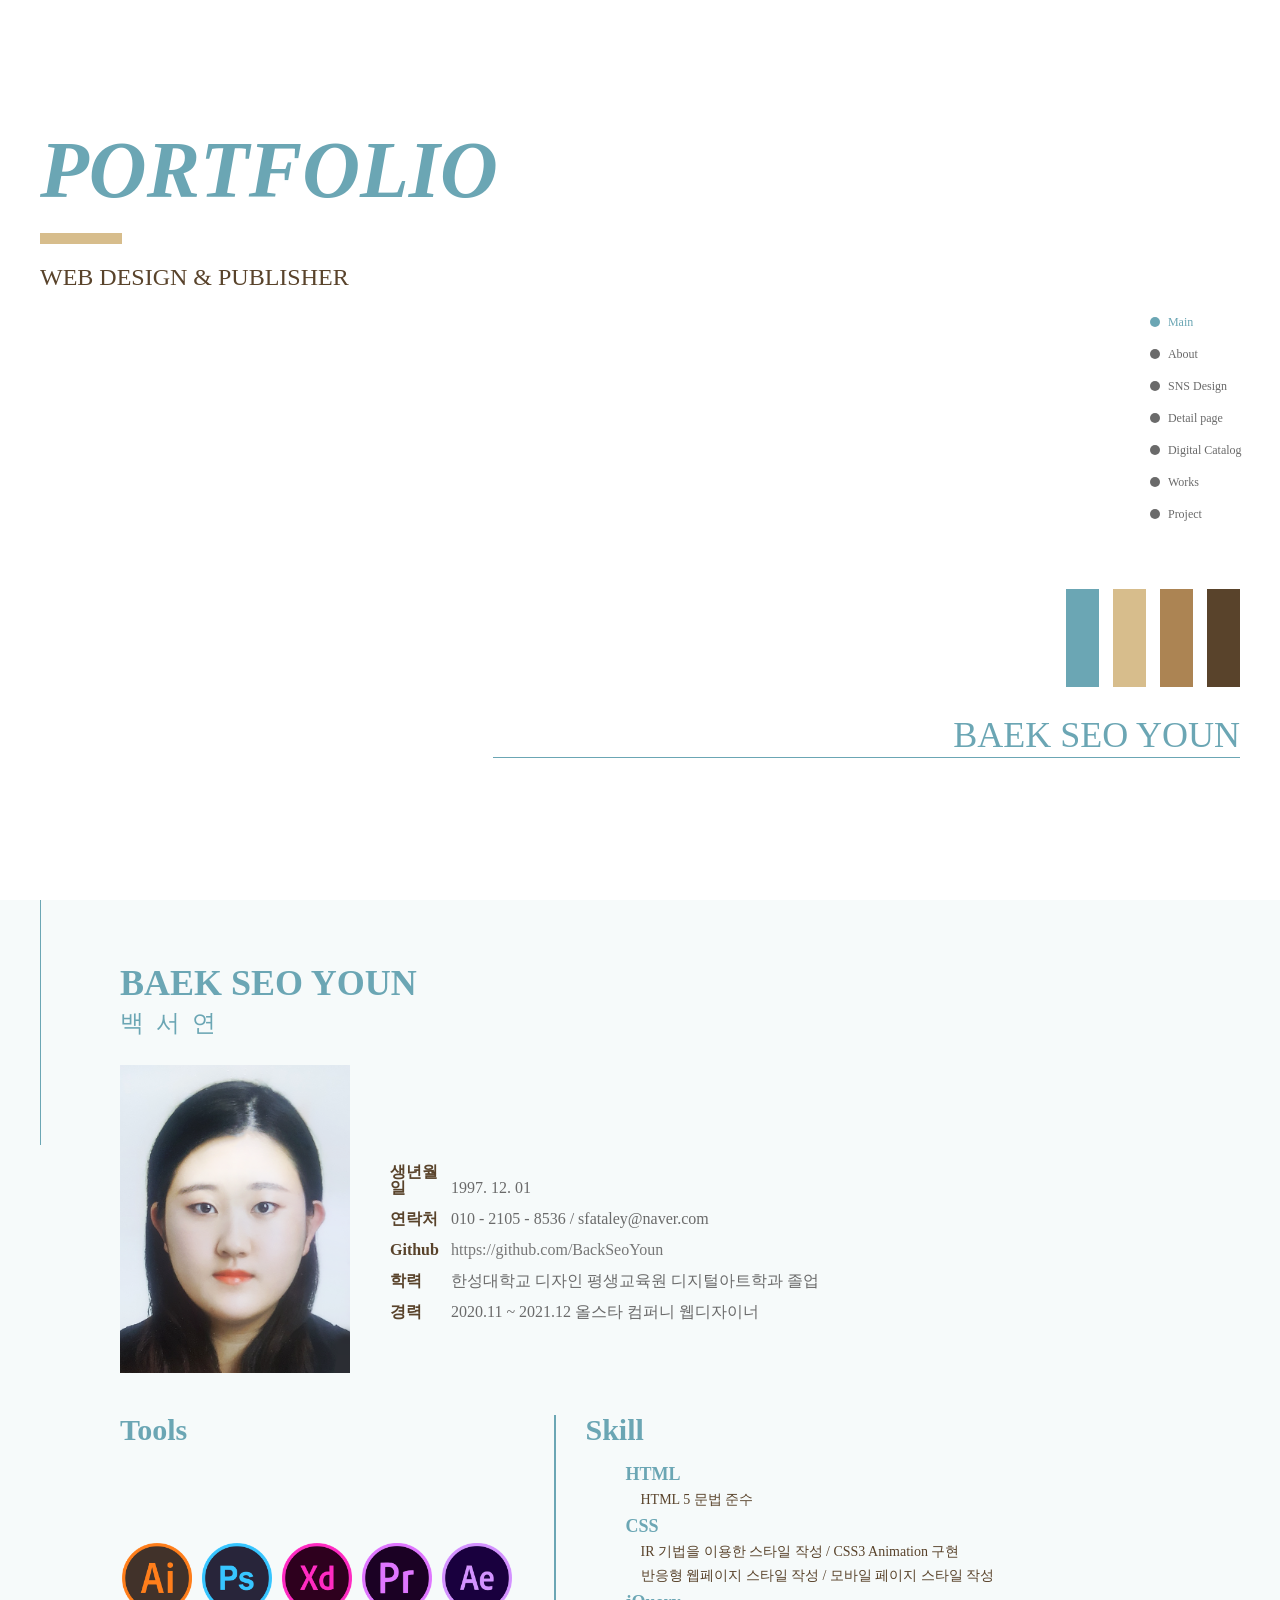
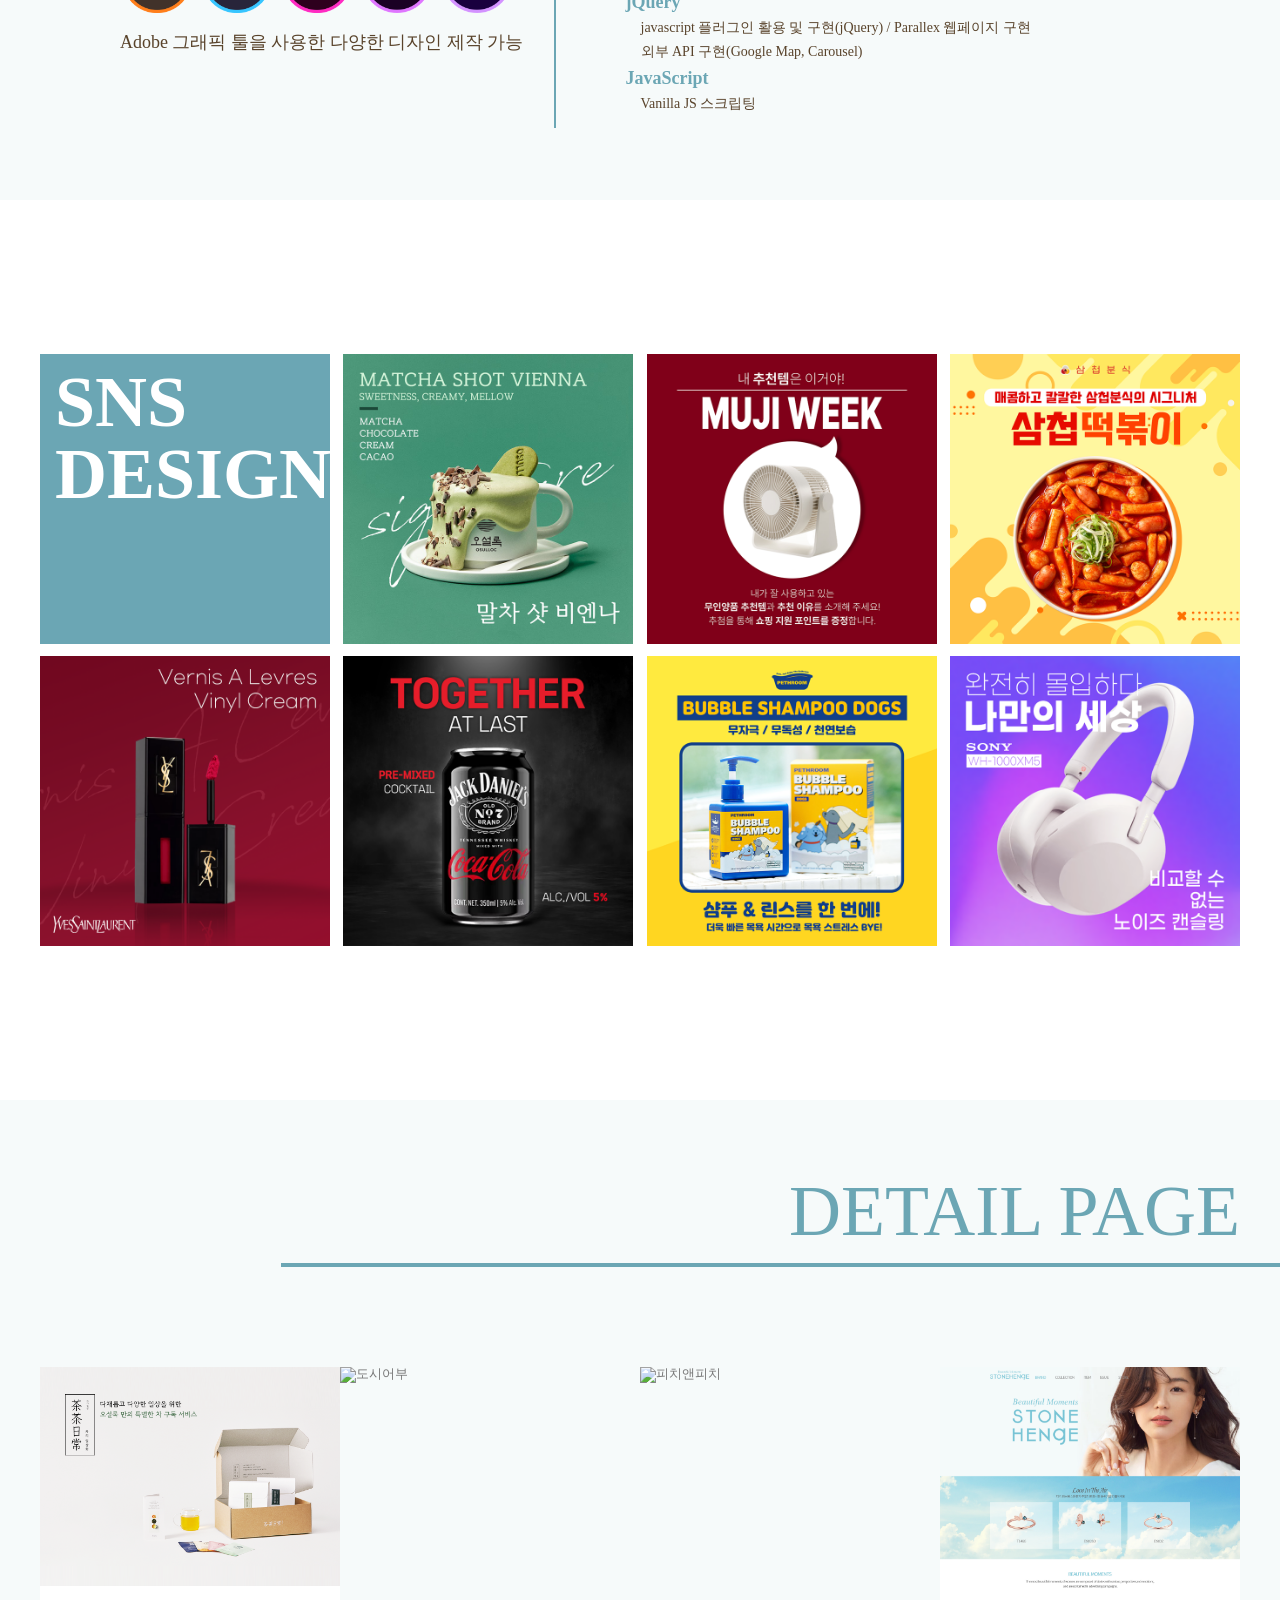
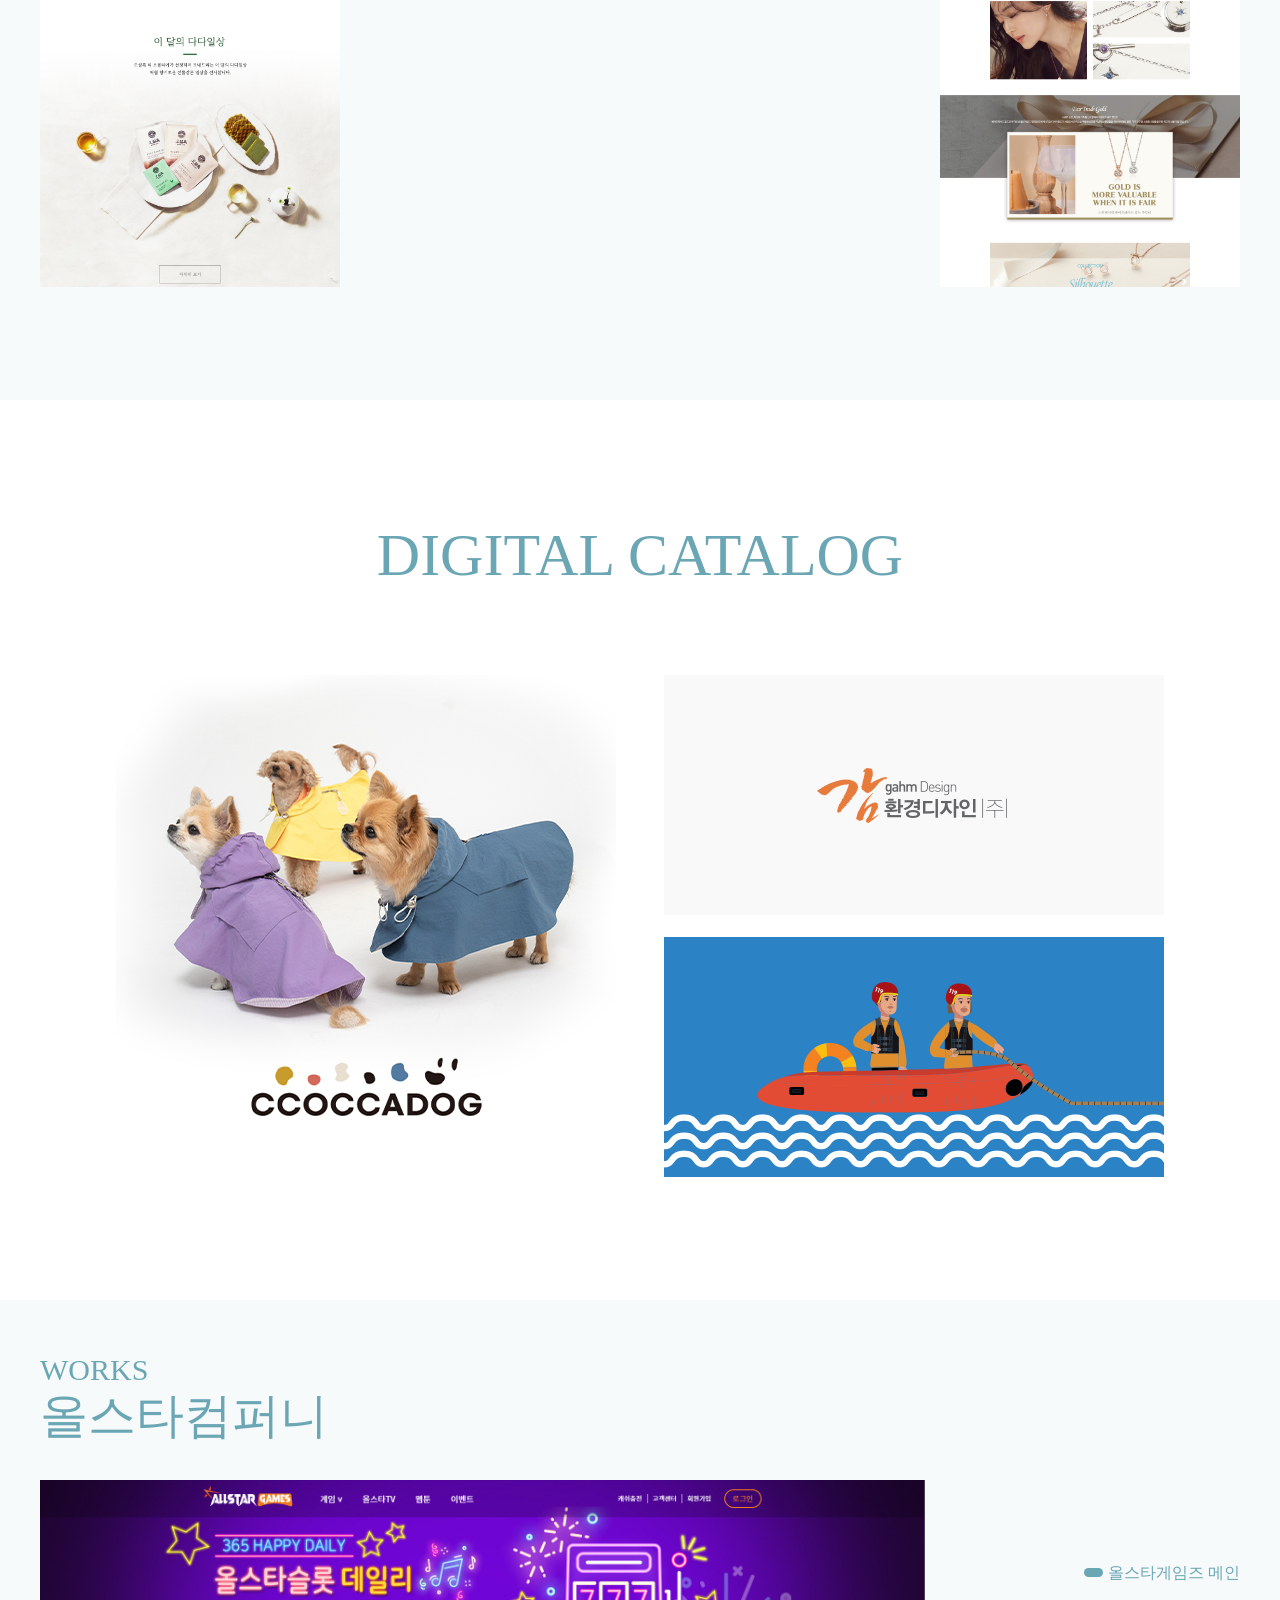
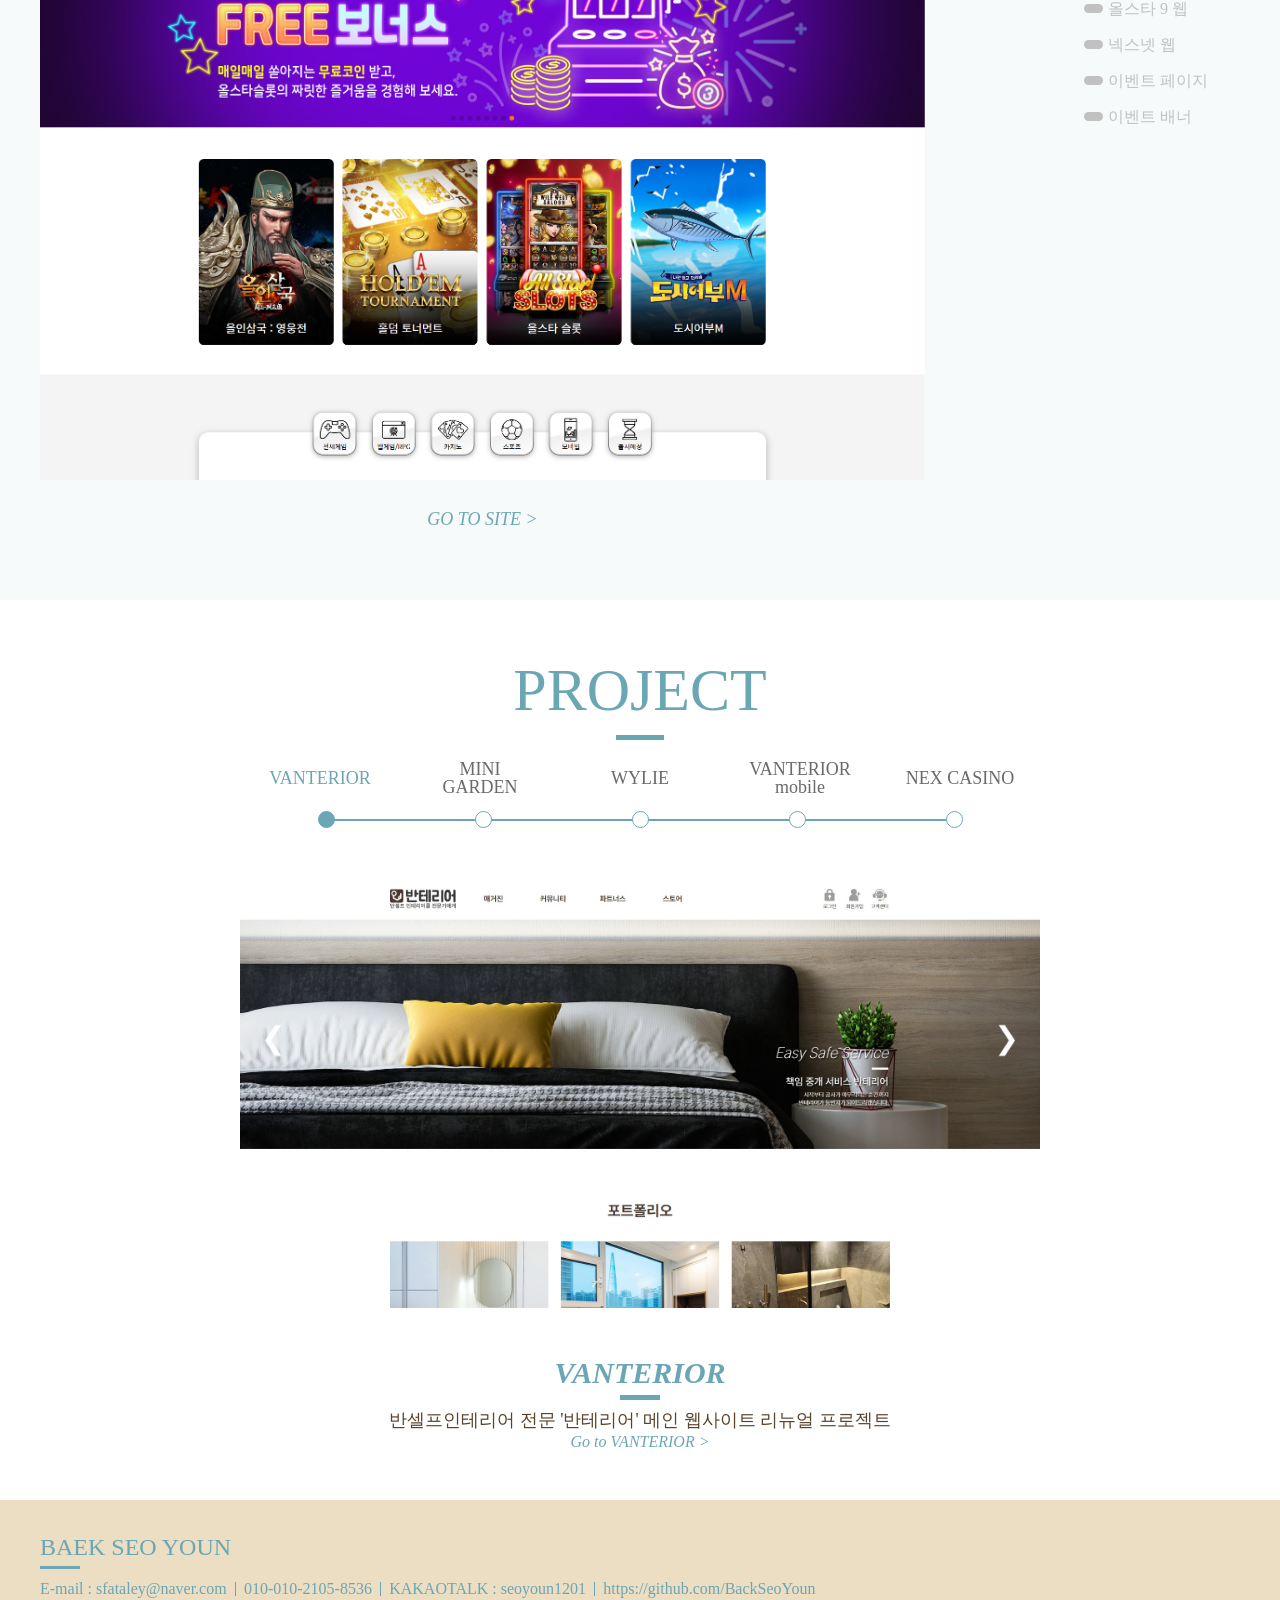
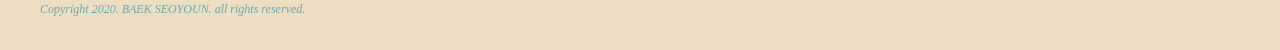
==== commit 1199c53d: "slide loop option, portrait" ====
--- a/index.html
+++ b/index.html
@@ -96,7 +96,7 @@
                     </div>                   
                     <div class="profile flex align-end relative">
                         <div class="portrait">
-
+                            <img src="images/portrait.png" alt="사진">
                         </div>
                         <div class="profile-info">
                             <ul>
@@ -760,9 +760,9 @@
                                     반셀프인테리어 전문 '반테리어' 메인 웹사이트 리뉴얼 프로젝트 :: 모바일
                                 </div>
                                 <div class="project-link">
-                                    <a href="javascript:void(0);" class="font16 color01 font300 italic" target="_blank" onclick="window.open('vanteriormo/index.html','_blank','width=430,height=700,location=no,status=no,scrollbars=yes')">
+                                    <button class="font16 color01 font300 italic" target="_blank" onclick="window.open('vanteriormo/index.html','_blank','width=430,height=700,location=no,status=no,scrollbars=yes')">
                                         Go to VANTERIOR : mobile >
-                                    </a>                           
+                                    </button>                           
                                 </div>
                             </div>
                         </div>   
--- a/css/style.css
+++ b/css/style.css
@@ -728,6 +728,10 @@
     .project-link {
         margin-top: 5px;
     }
+    .project-link button {
+        background: none;
+        border: none;
+    }
     .project-view {
         display: none;      
     }
